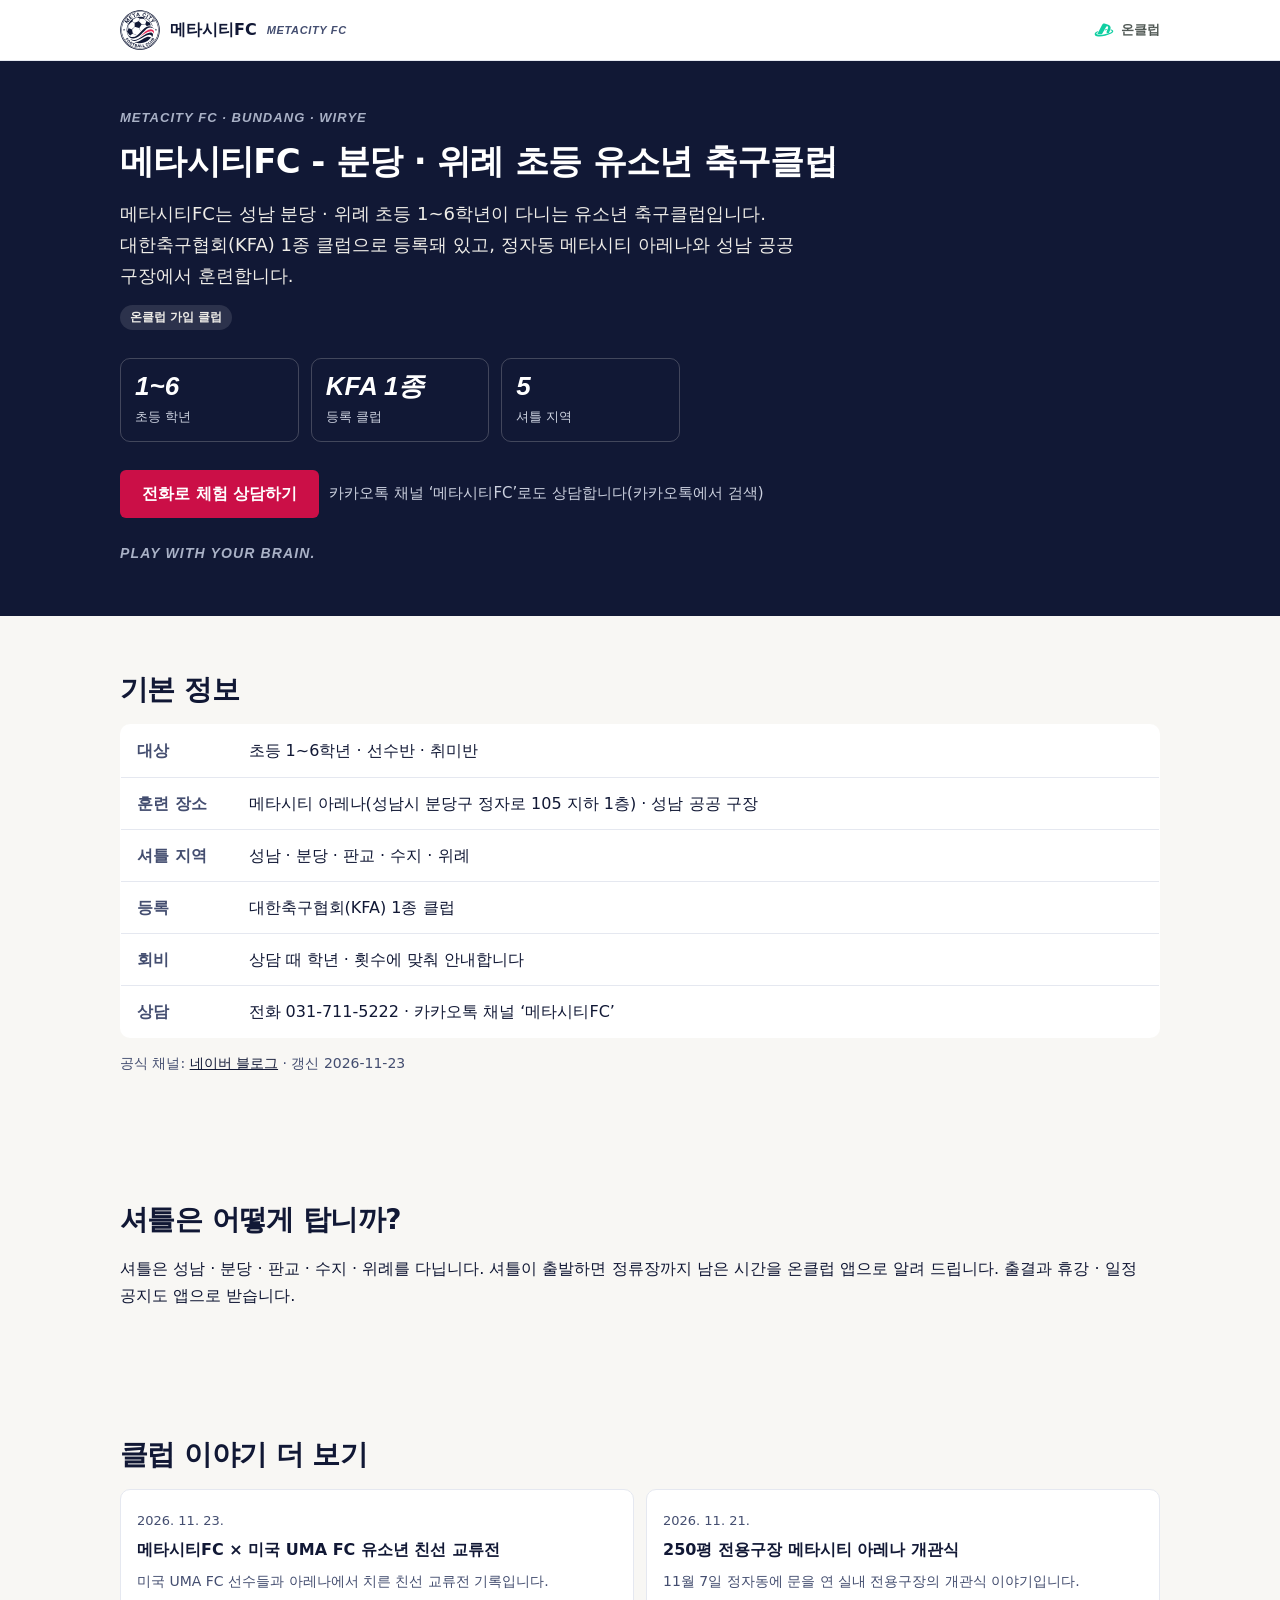
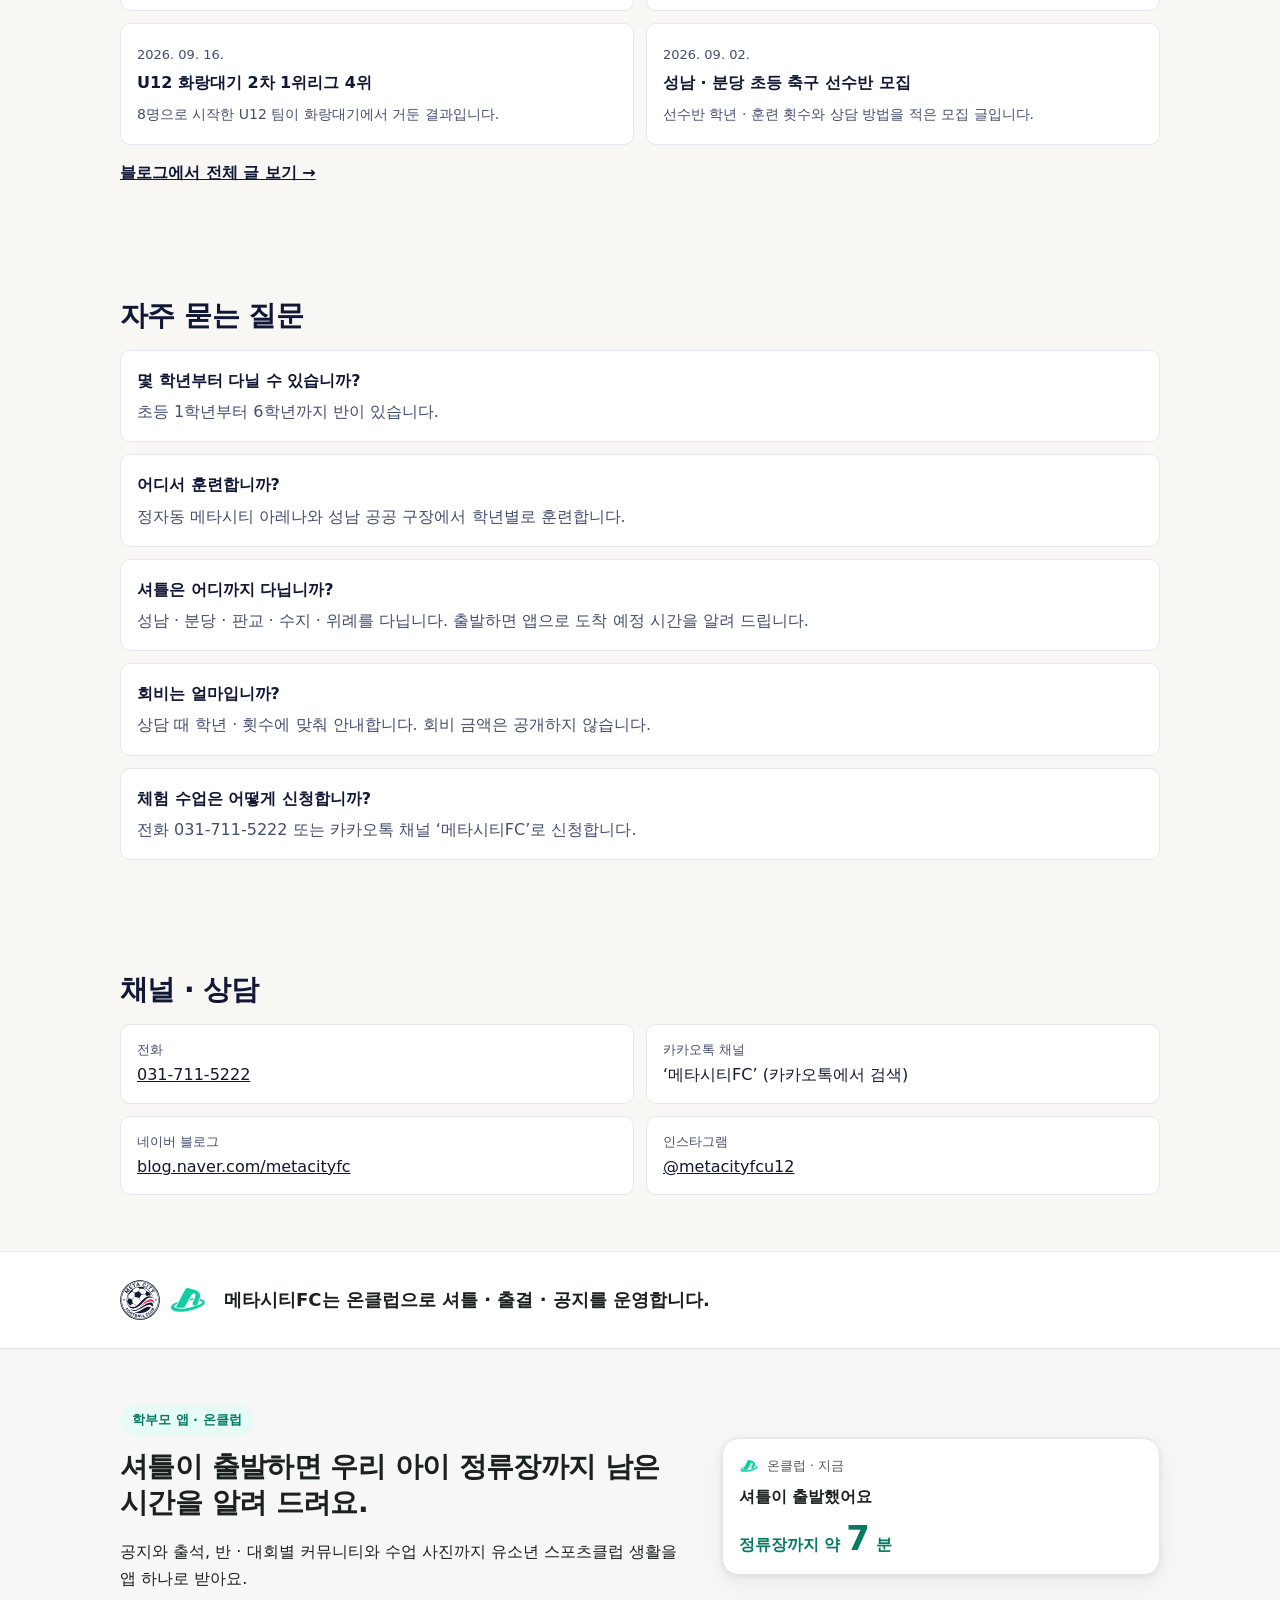
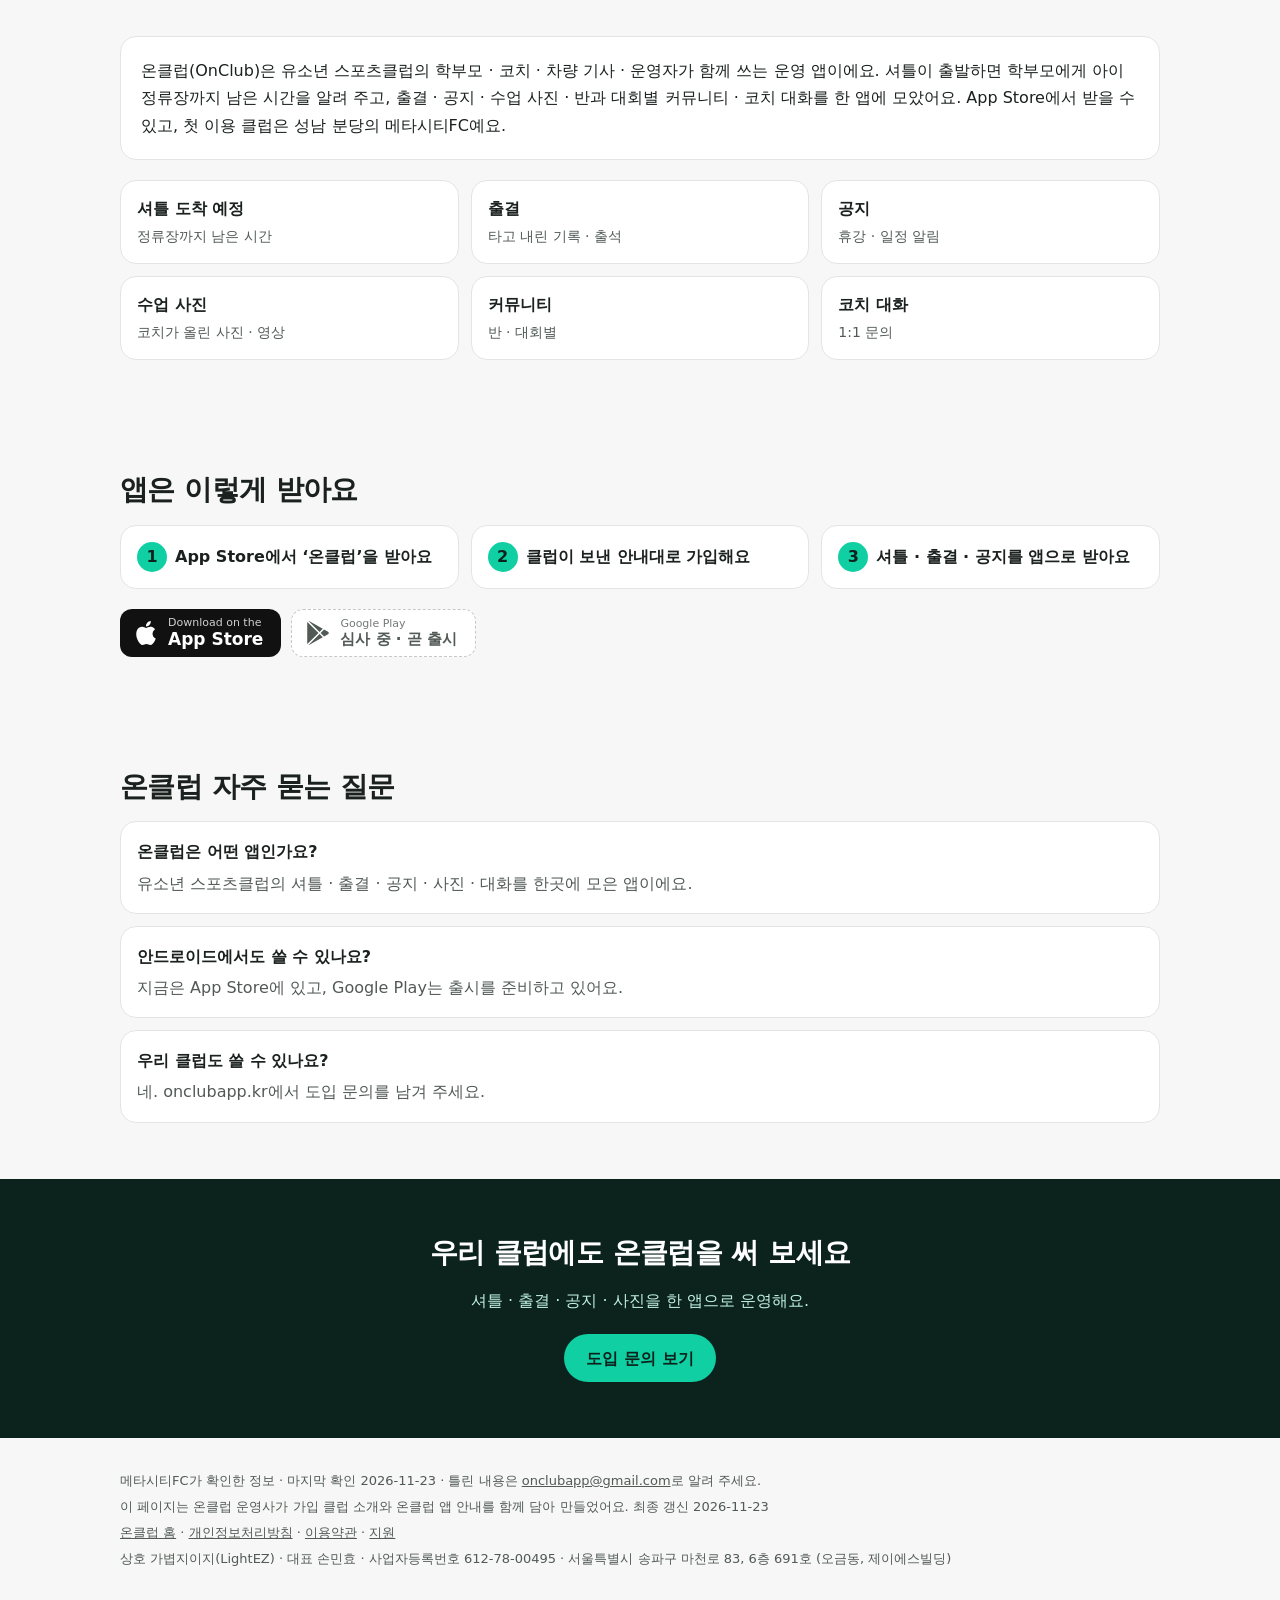
==== clubs/metacityfc/index.html @ c82d1d15 "공개 페이지 갱신 2026-11-23" ====
<!DOCTYPE html>
<html lang="ko">
<head>
<meta charset="utf-8">
<meta name="viewport" content="width=device-width, initial-scale=1">
<meta name="color-scheme" content="light">
<title>메타시티FC | 분당 · 위례 초등 유소년축구 · 온클럽 셔틀 알림</title>
<meta name="description" content="메타시티FC는 성남 분당 · 위례 초등 1~6학년이 다니는 KFA 1종 유소년 축구클럽이에요. 셔틀 도착 예정 시간 · 출결 · 공지는 온클럽 앱으로 받아요.">
<link rel="canonical" href="https://onclubapp.kr/clubs/metacityfc/">
<meta property="og:type" content="website">
<meta property="og:site_name" content="온클럽">
<meta property="og:title" content="메타시티FC × 온클럽">
<meta property="og:description" content="메타시티FC는 성남 분당 · 위례 초등 1~6학년이 다니는 KFA 1종 유소년 축구클럽이에요. 셔틀 도착 예정 시간 · 출결 · 공지는 온클럽 앱으로 받아요.">
<meta property="og:url" content="https://onclubapp.kr/clubs/metacityfc/">
<meta property="og:image" content="https://onclubapp.kr/clubs/metacityfc/og.png">
<meta property="og:image:width" content="1200"><meta property="og:image:height" content="630">
<meta property="og:locale" content="ko_KR">
<meta name="twitter:card" content="summary_large_image">
<meta name="apple-itunes-app" content="app-id=6813026309">
<script type="application/ld+json">
{
 "@context": "https://schema.org",
 "@graph": [
  {
   "@type": "Organization",
   "@id": "https://onclubapp.kr/#org",
   "name": "온클럽",
   "alternateName": [
    "OnClub",
    "ONCLUB"
   ],
   "url": "https://onclubapp.kr/",
   "logo": "https://onclubapp.kr/logo.png",
   "email": "onclubapp@gmail.com",
   "sameAs": [
    "https://apps.apple.com/kr/app/id6813026309"
   ]
  },
  {
   "@type": "MobileApplication",
   "@id": "https://onclubapp.kr/#app",
   "name": "온클럽",
   "alternateName": "OnClub - 유소년 스포츠클럽 앱",
   "operatingSystem": "iOS",
   "applicationCategory": "EducationalApplication",
   "url": "https://apps.apple.com/kr/app/id6813026309",
   "downloadUrl": "https://apps.apple.com/kr/app/id6813026309",
   "publisher": {
    "@id": "https://onclubapp.kr/#org"
   },
   "offers": {
    "@type": "Offer",
    "price": "0",
    "priceCurrency": "KRW"
   }
  },
  {
   "@type": "SportsClub",
   "@id": "https://onclubapp.kr/clubs/metacityfc/#club",
   "name": "메타시티FC",
   "alternateName": [
    "METACITY FC",
    "MTCT FC"
   ],
   "url": "https://blog.naver.com/metacityfc",
   "logo": "https://onclubapp.kr/club-metacity.svg",
   "image": "https://onclubapp.kr/club-metacity.svg",
   "telephone": "+82-31-711-5222",
   "address": {
    "@type": "PostalAddress",
    "addressRegion": "경기도",
    "addressLocality": "성남시 분당구",
    "streetAddress": "정자로 105 B1",
    "addressCountry": "KR"
   },
   "areaServed": [
    "성남시",
    "분당구",
    "판교",
    "수지",
    "위례"
   ],
   "sameAs": [
    "https://blog.naver.com/metacityfc",
    "https://www.instagram.com/metacityfcu12/"
   ]
  },
  {
   "@type": "WebPage",
   "@id": "https://onclubapp.kr/clubs/metacityfc/#page",
   "url": "https://onclubapp.kr/clubs/metacityfc/",
   "name": "메타시티FC × 온클럽",
   "description": "메타시티FC는 성남 분당 · 위례 초등 1~6학년이 다니는 KFA 1종 유소년 축구클럽이에요. 셔틀 도착 예정 시간 · 출결 · 공지는 온클럽 앱으로 받아요.",
   "mainEntity": {
    "@id": "https://onclubapp.kr/clubs/metacityfc/#club"
   },
   "about": [
    {
     "@id": "https://onclubapp.kr/clubs/metacityfc/#club"
    },
    {
     "@id": "https://onclubapp.kr/#app"
    }
   ],
   "publisher": {
    "@id": "https://onclubapp.kr/#org"
   },
   "inLanguage": "ko-KR",
   "dateModified": "2026-11-23"
  },
  {
   "@type": "FAQPage",
   "mainEntity": [
    {
     "@type": "Question",
     "name": "몇 학년부터 다닐 수 있습니까?",
     "acceptedAnswer": {
      "@type": "Answer",
      "text": "초등 1학년부터 6학년까지 반이 있습니다."
     }
    },
    {
     "@type": "Question",
     "name": "어디서 훈련합니까?",
     "acceptedAnswer": {
      "@type": "Answer",
      "text": "정자동 메타시티 아레나와 성남 공공 구장에서 학년별로 훈련합니다."
     }
    },
    {
     "@type": "Question",
     "name": "셔틀은 어디까지 다닙니까?",
     "acceptedAnswer": {
      "@type": "Answer",
      "text": "성남 · 분당 · 판교 · 수지 · 위례를 다닙니다. 출발하면 앱으로 도착 예정 시간을 알려 드립니다."
     }
    },
    {
     "@type": "Question",
     "name": "회비는 얼마입니까?",
     "acceptedAnswer": {
      "@type": "Answer",
      "text": "상담 때 학년 · 횟수에 맞춰 안내합니다. 회비 금액은 공개하지 않습니다."
     }
    },
    {
     "@type": "Question",
     "name": "체험 수업은 어떻게 신청합니까?",
     "acceptedAnswer": {
      "@type": "Answer",
      "text": "전화 031-711-5222 또는 카카오톡 채널 ‘메타시티FC’로 신청합니다."
     }
    },
    {
     "@type": "Question",
     "name": "온클럽은 어떤 앱인가요?",
     "acceptedAnswer": {
      "@type": "Answer",
      "text": "유소년 스포츠클럽의 셔틀 · 출결 · 공지 · 사진 · 대화를 한곳에 모은 앱이에요."
     }
    },
    {
     "@type": "Question",
     "name": "안드로이드에서도 쓸 수 있나요?",
     "acceptedAnswer": {
      "@type": "Answer",
      "text": "지금은 App Store에 있고, Google Play는 출시를 준비하고 있어요."
     }
    },
    {
     "@type": "Question",
     "name": "우리 클럽도 쓸 수 있나요?",
     "acceptedAnswer": {
      "@type": "Answer",
      "text": "네. onclubapp.kr에서 도입 문의를 남겨 주세요."
     }
    }
   ]
  },
  {
   "@type": "BreadcrumbList",
   "itemListElement": [
    {
     "@type": "ListItem",
     "position": 1,
     "name": "온클럽",
     "item": "https://onclubapp.kr/"
    },
    {
     "@type": "ListItem",
     "position": 2,
     "name": "메타시티FC",
     "item": "https://onclubapp.kr/clubs/metacityfc/"
    }
   ]
  }
 ]
}
</script>
<link rel="icon" type="image/svg+xml" href="../../favicon.svg">
<style>
:root{color-scheme:light;--font:-apple-system,BlinkMacSystemFont,"Apple SD Gothic Neo","Pretendard Variable",Pretendard,"Malgun Gothic","Noto Sans KR",system-ui,sans-serif;--latin:Inter,"Helvetica Neue",Arial,var(--font)}
*{box-sizing:border-box}
body{margin:0;font-family:var(--font);font-size:16px;line-height:1.7;word-break:keep-all;overflow-wrap:anywhere;background:var(--bg-page);color:var(--fg-primary)}
img{max-width:100%;height:auto}
a{color:var(--fg-link)}
.in{max-width:1080px;margin:0 auto;padding:0 20px}
h1,h2,h3{line-height:1.3;letter-spacing:-.02em;margin:0}
h2{font-size:28px;margin-bottom:16px}
section{padding:56px 0}
/* 메타시티 영역: metacity-design-system 색(네이비 바탕 · 핫핑크 CTA 한 곳 · 습니다체) */
.mc{--bg-page:#f8f7f4;--bg-surface:#fff;--bg-brand:#111835;--fg-on-brand:#efede8;--bg-accent:#cb0f47;--fg-on-accent:#fff;--fg-primary:#111835;--fg-secondary:#444e70;--fg-link:#111835;--stroke:#e5e8f0;--r-card:10px;--r-btn:6px;background:var(--bg-page);color:var(--fg-primary)}
/* 온클럽 영역: onclub-design-system 라이트 토큰(민트 한 줄기 · 민트 위 글자는 진하게 · 해요체) */
.oc{--bg-page:#f6f7f6;--bg-surface:#fff;--bg-subtle:#eef0ef;--bg-brand:#10cfa2;--bg-brand-soft:#e6fbf6;--fg-on-brand:#0c231d;--fg-brand:#067a62;--fg-primary:#1a211e;--fg-secondary:#525a56;--fg-link:#067a62;--stroke:#e3e5e3;--r-card:16px;--r-btn:999px;background:var(--bg-page);color:var(--fg-primary)}
.topbar{background:#fff;border-bottom:1px solid #e5e8f0}
.topbar .in{display:flex;align-items:center;justify-content:space-between;gap:12px;min-height:60px}
.topbar .club-id{display:flex;align-items:center;gap:10px;font-weight:800;color:#111835;text-decoration:none}
.topbar .club-id small{display:block;font:italic 600 11px/1 var(--latin);letter-spacing:.06em;color:#444e70}
.topbar .oc-id{display:flex;align-items:center;gap:6px;font-size:13px;font-weight:700;color:#525a56;text-decoration:none}
.badge{display:inline-block;border-radius:999px;padding:2px 10px;font-size:12px;font-weight:700}
.mc .hero{background:var(--bg-brand);color:var(--fg-on-brand);padding:48px 0 56px}
.mc .tag{font:italic 700 13px/1.4 var(--latin);letter-spacing:.08em;color:#a9b1c6;margin:0 0 12px}
.mc .hero h1{font-size:34px;color:#fff}
.mc .hero .answer{font-size:18px;margin:16px 0 0;max-width:720px}
.mc .hero .badge{background:rgba(239,237,232,.12);color:#efede8;margin-top:14px}
.stats{display:grid;grid-template-columns:repeat(3,minmax(0,1fr));gap:12px;margin:28px 0 0;padding:0;list-style:none;max-width:560px}
.stats li{border:1px solid rgba(239,237,232,.22);border-radius:var(--r-card);padding:12px 14px}
.stats b{display:block;font:italic 800 26px/1.2 var(--latin);color:#fff}
.stats span{font-size:13px;color:#ccd1df}
.cta{display:flex;flex-wrap:wrap;gap:10px;align-items:center;margin-top:28px}
.btn{display:inline-flex;align-items:center;justify-content:center;min-height:48px;padding:0 22px;border-radius:var(--r-btn);font-weight:700;text-decoration:none}
.mc .btn-accent{background:var(--bg-accent);color:var(--fg-on-accent)}
.mc .hero .note{font-size:15px;color:#ccd1df}
.slogan{font:italic 800 14px/1 var(--latin);letter-spacing:.08em;color:#a9b1c6;margin:28px 0 0}
.facts{width:100%;border-collapse:collapse;background:var(--bg-surface);border:1px solid var(--stroke);border-radius:var(--r-card);overflow:hidden}
.facts th,.facts td{text-align:left;vertical-align:top;padding:12px 16px;border-top:1px solid var(--stroke)}
.facts tr:first-child th,.facts tr:first-child td{border-top:0}
.facts th{width:112px;color:var(--fg-secondary);font-weight:600;white-space:nowrap}
.muted{color:var(--fg-secondary);font-size:14px}
.posts{list-style:none;margin:0;padding:0;display:grid;grid-template-columns:repeat(2,minmax(0,1fr));gap:12px}
.posts a{display:block;height:100%;background:var(--bg-surface);border:1px solid var(--stroke);border-radius:var(--r-card);padding:16px;color:inherit;text-decoration:none}
.posts time{font-size:13px;color:var(--fg-secondary)}
.posts b{display:block;margin:2px 0 4px}
.posts span{font-size:14px;color:var(--fg-secondary)}
.more{display:inline-block;margin-top:14px;font-weight:700}
dl.faq{margin:0;display:grid;gap:12px}
dl.faq div{background:var(--bg-surface);border:1px solid var(--stroke);border-radius:var(--r-card);padding:16px}
dl.faq dt{font-weight:700}
dl.faq dd{margin:4px 0 0;color:var(--fg-secondary)}
.channels{list-style:none;margin:0;padding:0;display:grid;grid-template-columns:repeat(2,minmax(0,1fr));gap:12px}
.channels li{background:var(--bg-surface);border:1px solid var(--stroke);border-radius:var(--r-card);padding:14px 16px}
.channels small{display:block;font-size:13px;color:var(--fg-secondary)}
.bridge{background:#fff;border-top:1px solid #e5e8f0;border-bottom:1px solid #e3e5e3;padding:28px 0}
.bridge .in{display:flex;align-items:center;gap:16px}
.bridge p{margin:0;font-weight:700;font-size:18px;color:#1a211e}
.bridge .logos{display:flex;gap:8px;flex:none}
.oc .eyebrow{display:inline-block;background:var(--bg-brand-soft);color:var(--fg-brand);border-radius:999px;padding:4px 12px;font-size:13px;font-weight:700}
.oc .lead-h{font-size:28px;margin:14px 0 10px}
.oc-hero{display:grid;grid-template-columns:minmax(0,1.3fr) minmax(0,1fr);gap:32px;align-items:center}
.push{background:var(--bg-surface);border:1px solid var(--stroke);border-radius:var(--r-card);padding:16px;box-shadow:0 2px 6px rgba(26,33,30,.08),0 8px 24px rgba(26,33,30,.06)}
.push .top{display:flex;align-items:center;gap:8px;font-size:13px;color:var(--fg-secondary)}
.push b{display:block;margin-top:6px}
.push .eta{display:flex;align-items:baseline;gap:6px;margin-top:10px;color:var(--fg-brand);font-weight:800}
.push .eta strong{font-size:34px;line-height:1}
.define{background:var(--bg-surface);border:1px solid var(--stroke);border-radius:var(--r-card);padding:20px;margin-top:28px}
.define p{margin:0}
.feats{list-style:none;margin:20px 0 0;padding:0;display:grid;grid-template-columns:repeat(3,minmax(0,1fr));gap:12px}
.feats li{background:var(--bg-surface);border:1px solid var(--stroke);border-radius:var(--r-card);padding:14px 16px}
.feats b{display:block}
.feats span{font-size:14px;color:var(--fg-secondary)}
.safety{display:flex;flex-wrap:wrap;gap:8px;margin-top:16px}
.safety span{background:var(--bg-brand-soft);color:var(--fg-brand);border-radius:999px;padding:6px 14px;font-weight:700;font-size:14px}
.steps{list-style:none;margin:0;padding:0;display:grid;grid-template-columns:repeat(3,minmax(0,1fr));gap:12px;counter-reset:s}
.steps li{background:var(--bg-surface);border:1px solid var(--stroke);border-radius:var(--r-card);padding:16px;counter-increment:s}
.steps li::before{content:counter(s);display:inline-flex;align-items:center;justify-content:center;width:30px;height:30px;border-radius:50%;background:var(--bg-brand);color:var(--fg-on-brand);font-weight:800;margin-right:8px;vertical-align:middle}
.stores{display:flex;flex-wrap:wrap;gap:10px;margin-top:20px}
.store{display:inline-flex;align-items:center;gap:10px;background:#111;color:#fff;text-decoration:none;padding:8px 18px 8px 14px;border-radius:12px;font-weight:700;font-size:17px;line-height:1.15}
.store small{display:block;font-size:11px;font-weight:500;opacity:.8}
.store .ico{width:24px;height:24px;flex:none}
.store.off{background:#fff;color:#525a56;border:1px dashed #c3c9c6;font-size:15px}
.invite{background:#0c231d;color:#fff;text-align:center}
.invite p{color:#bff0e4;margin:8px 0 20px}
.invite .btn{background:var(--bg-brand);color:var(--fg-on-brand)}
footer{padding:28px 0 40px;font-size:13px;color:var(--fg-secondary)}
footer p{margin:4px 0}
footer a{color:var(--fg-secondary)}
@media (max-width:640px){
 section{padding:40px 0}
 h2{font-size:23px}
 .mc .hero{padding:32px 0 40px}
 .mc .hero h1{font-size:26px}
 .mc .hero .answer{font-size:16px}
 .stats{gap:8px}.stats li{padding:10px}.stats b{font-size:19px}.stats span{font-size:12px}
 .posts,.channels,.feats,.steps{grid-template-columns:minmax(0,1fr)}
 .oc-hero{grid-template-columns:minmax(0,1fr)}
 .oc .lead-h{font-size:22px}
 .facts th{width:auto;white-space:normal;padding-right:8px}
 .facts th,.facts td{padding:10px 12px}
 .bridge .in{flex-direction:column;align-items:flex-start}
 .bridge p{font-size:16px}
 .topbar .club-id small{display:none}
}
</style>
</head>
<body>
<header class="topbar"><div class="in">
  <a class="club-id" href="#top"><img src="../../club-metacity.svg" alt="" width="40" height="40">메타시티FC<small>METACITY FC</small></a>
  <a class="oc-id" href="../../"><img src="../../favicon.svg" alt="" width="22" height="22">온클럽</a>
</div></header>

<main id="top">
<div class="mc">
  <section class="hero"><div class="in">
    <p class="tag">METACITY FC · BUNDANG · WIRYE</p>
    <h1>메타시티FC - 분당 · 위례 초등 유소년 축구클럽</h1>
    <p class="answer">메타시티FC는 성남 분당 · 위례 초등 1~6학년이 다니는 유소년 축구클럽입니다. 대한축구협회(KFA) 1종 클럽으로 등록돼 있고, 정자동 메타시티 아레나와 성남 공공 구장에서 훈련합니다.</p>
    <span class="badge">온클럽 가입 클럽</span>
    <ul class="stats"><li><b>1~6</b><span>초등 학년</span></li><li><b>KFA 1종</b><span>등록 클럽</span></li><li><b>5</b><span>셔틀 지역</span></li></ul>
    <div class="cta">
      <a class="btn btn-accent" href="tel:031-711-5222">전화로 체험 상담하기</a>
      <span class="note">카카오톡 채널 ‘메타시티FC’로도 상담합니다(카카오톡에서 검색)</span>
    </div>
    <p class="slogan">PLAY WITH YOUR BRAIN.</p>
  </div></section>

  <section><div class="in">
    <h2>기본 정보</h2>
    <table class="facts"><tbody><tr><th scope="row">대상</th><td>초등 1~6학년 · 선수반 · 취미반</td></tr><tr><th scope="row">훈련 장소</th><td>메타시티 아레나(성남시 분당구 정자로 105 지하 1층) · 성남 공공 구장</td></tr><tr><th scope="row">셔틀 지역</th><td>성남 · 분당 · 판교 · 수지 · 위례</td></tr><tr><th scope="row">등록</th><td>대한축구협회(KFA) 1종 클럽</td></tr><tr><th scope="row">회비</th><td>상담 때 학년 · 횟수에 맞춰 안내합니다</td></tr><tr><th scope="row">상담</th><td>전화 031-711-5222 · 카카오톡 채널 ‘메타시티FC’</td></tr></tbody></table>
    <p class="muted">공식 채널: <a href="https://blog.naver.com/metacityfc">네이버 블로그</a> · 갱신 2026-11-23</p>
  </div></section>

  <section><div class="in">
    <h2>셔틀은 어떻게 탑니까?</h2>
    <p>셔틀은 성남 · 분당 · 판교 · 수지 · 위례를 다닙니다. 셔틀이 출발하면 정류장까지 남은 시간을 온클럽 앱으로 알려 드립니다. 출결과 휴강 · 일정 공지도 앱으로 받습니다.</p>
  </div></section>

  <section><div class="in">
    <h2>클럽 이야기 더 보기</h2>
    <ul class="posts"><li><a href="https://blog.naver.com/metacityfc/224485444192"><time datetime="2026-11-23">2026. 11. 23.</time><b>메타시티FC × 미국 UMA FC 유소년 친선 교류전</b><span>미국 UMA FC 선수들과 아레나에서 치른 친선 교류전 기록입니다.</span></a></li><li><a href="https://blog.naver.com/metacityfc/224485442673"><time datetime="2026-11-21">2026. 11. 21.</time><b>250평 전용구장 메타시티 아레나 개관식</b><span>11월 7일 정자동에 문을 연 실내 전용구장의 개관식 이야기입니다.</span></a></li><li><a href="https://blog.naver.com/metacityfc/224413928564"><time datetime="2026-09-16">2026. 09. 16.</time><b>U12 화랑대기 2차 1위리그 4위</b><span>8명으로 시작한 U12 팀이 화랑대기에서 거둔 결과입니다.</span></a></li><li><a href="https://blog.naver.com/metacityfc/224398909066"><time datetime="2026-09-02">2026. 09. 02.</time><b>성남 · 분당 초등 축구 선수반 모집</b><span>선수반 학년 · 훈련 횟수와 상담 방법을 적은 모집 글입니다.</span></a></li></ul>
    <a class="more" href="https://blog.naver.com/metacityfc">블로그에서 전체 글 보기 →</a>
  </div></section>

  <section><div class="in">
    <h2>자주 묻는 질문</h2>
    <dl class="faq"><div><dt>몇 학년부터 다닐 수 있습니까?</dt><dd>초등 1학년부터 6학년까지 반이 있습니다.</dd></div><div><dt>어디서 훈련합니까?</dt><dd>정자동 메타시티 아레나와 성남 공공 구장에서 학년별로 훈련합니다.</dd></div><div><dt>셔틀은 어디까지 다닙니까?</dt><dd>성남 · 분당 · 판교 · 수지 · 위례를 다닙니다. 출발하면 앱으로 도착 예정 시간을 알려 드립니다.</dd></div><div><dt>회비는 얼마입니까?</dt><dd>상담 때 학년 · 횟수에 맞춰 안내합니다. 회비 금액은 공개하지 않습니다.</dd></div><div><dt>체험 수업은 어떻게 신청합니까?</dt><dd>전화 031-711-5222 또는 카카오톡 채널 ‘메타시티FC’로 신청합니다.</dd></div></dl>
  </div></section>

  <section><div class="in">
    <h2>채널 · 상담</h2>
    <ul class="channels">
      <li><small>전화</small><a href="tel:031-711-5222">031-711-5222</a></li>
      <li><small>카카오톡 채널</small>‘메타시티FC’ (카카오톡에서 검색)</li>
      <li><small>네이버 블로그</small><a href="https://blog.naver.com/metacityfc">blog.naver.com/metacityfc</a></li>
      <li><small>인스타그램</small><a href="https://www.instagram.com/metacityfcu12/">@metacityfcu12</a></li>
    </ul>
  </div></section>
</div>

<div class="bridge"><div class="in">
  <span class="logos"><img src="../../club-metacity.svg" alt="메타시티FC" width="40" height="40"><img src="../../favicon.svg" alt="온클럽" width="40" height="40"></span>
  <p>메타시티FC는 온클럽으로 셔틀 · 출결 · 공지를 운영합니다.</p>
</div></div>

<div class="oc" id="app">
  <section><div class="in">
    <div class="oc-hero">
      <div>
        <span class="eyebrow">학부모 앱 · 온클럽</span>
        <h2 class="lead-h">셔틀이 출발하면 우리 아이 정류장까지 남은 시간을 알려 드려요.</h2>
        <p>공지와 출석, 반 · 대회별 커뮤니티와 수업 사진까지 유소년 스포츠클럽 생활을 앱 하나로 받아요.</p>
      </div>
      <div class="push" role="img" aria-label="셔틀 도착 예정 알림 예시">
        <div class="top"><img src="../../favicon.svg" alt="" width="20" height="20">온클럽 · 지금</div>
        <b>셔틀이 출발했어요</b>
        <div class="eta">정류장까지 약 <strong>7</strong>분</div>
      </div>
    </div>
    <div class="define"><p>온클럽(OnClub)은 유소년 스포츠클럽의 학부모 · 코치 · 차량 기사 · 운영자가 함께 쓰는 운영 앱이에요. 셔틀이 출발하면 학부모에게 아이 정류장까지 남은 시간을 알려 주고, 출결 · 공지 · 수업 사진 · 반과 대회별 커뮤니티 · 코치 대화를 한 앱에 모았어요. App Store에서 받을 수 있고, 첫 이용 클럽은 성남 분당의 메타시티FC예요.</p></div>
    <ul class="feats"><li><b>셔틀 도착 예정</b><span>정류장까지 남은 시간</span></li><li><b>출결</b><span>타고 내린 기록 · 출석</span></li><li><b>공지</b><span>휴강 · 일정 알림</span></li><li><b>수업 사진</b><span>코치가 올린 사진 · 영상</span></li><li><b>커뮤니티</b><span>반 · 대회별</span></li><li><b>코치 대화</b><span>1:1 문의</span></li></ul>
    
  </div></section>

  <section><div class="in">
    <h2>앱은 이렇게 받아요</h2>
    <ol class="steps">
      <li><b>App Store에서 ‘온클럽’을 받아요</b></li>
      <li><b>클럽이 보낸 안내대로 가입해요</b></li>
      <li><b>셔틀 · 출결 · 공지를 앱으로 받아요</b></li>
    </ol>
    <div class="stores">
  <a class="store" href="https://apps.apple.com/kr/app/id6813026309"><svg class="ico" fill="currentColor" aria-hidden="true" role="img" viewBox="0 0 24 24" xmlns="http://www.w3.org/2000/svg"><path d="M12.152 6.896c-.948 0-2.415-1.078-3.96-1.04-2.04.027-3.91 1.183-4.961 3.014-2.117 3.675-.546 9.103 1.519 12.09 1.013 1.454 2.208 3.09 3.792 3.039 1.52-.065 2.09-.987 3.935-.987 1.831 0 2.35.987 3.96.948 1.637-.026 2.676-1.48 3.676-2.948 1.156-1.688 1.636-3.325 1.662-3.415-.039-.013-3.182-1.221-3.22-4.857-.026-3.04 2.48-4.494 2.597-4.559-1.429-2.09-3.623-2.324-4.39-2.376-2-.156-3.675 1.09-4.61 1.09zM15.53 3.83c.843-1.012 1.4-2.427 1.245-3.83-1.207.052-2.662.805-3.532 1.818-.78.896-1.454 2.338-1.273 3.714 1.338.104 2.715-.688 3.559-1.701"/></svg><span><small>Download on the</small>App Store</span></a>
  <span class="store off"><svg class="ico" fill="currentColor" aria-hidden="true" role="img" viewBox="0 0 24 24" xmlns="http://www.w3.org/2000/svg"><path d="M22.018 13.298l-3.919 2.218-3.515-3.493 3.543-3.521 3.891 2.202a1.49 1.49 0 0 1 0 2.594zM1.337.924a1.486 1.486 0 0 0-.112.568v21.017c0 .217.045.419.124.6l11.155-11.087L1.337.924zm12.207 10.065l3.258-3.238L3.45.195a1.466 1.466 0 0 0-.946-.179l11.04 10.973zm0 2.067l-11 10.933c.298.036.612-.016.906-.183l13.324-7.54-3.23-3.21z"/></svg><span><small>Google Play</small>심사 중 · 곧 출시</span></span>
</div>
  </div></section>

  <section><div class="in">
    <h2>온클럽 자주 묻는 질문</h2>
    <dl class="faq"><div><dt>온클럽은 어떤 앱인가요?</dt><dd>유소년 스포츠클럽의 셔틀 · 출결 · 공지 · 사진 · 대화를 한곳에 모은 앱이에요.</dd></div><div><dt>안드로이드에서도 쓸 수 있나요?</dt><dd>지금은 App Store에 있고, Google Play는 출시를 준비하고 있어요.</dd></div><div><dt>우리 클럽도 쓸 수 있나요?</dt><dd>네. onclubapp.kr에서 도입 문의를 남겨 주세요.</dd></div></dl>
  </div></section>

  <section class="invite"><div class="in">
    <h2>우리 클럽에도 온클럽을 써 보세요</h2>
    <p>셔틀 · 출결 · 공지 · 사진을 한 앱으로 운영해요.</p>
    <a class="btn" href="../../#start">도입 문의 보기</a>
  </div></section>

  <footer><div class="in">
    <p>메타시티FC가 확인한 정보 · 마지막 확인 2026-11-23 · 틀린 내용은 <a href="mailto:onclubapp@gmail.com?subject=%5B%EC%98%A8%ED%81%B4%EB%9F%BD%5D%20%ED%81%B4%EB%9F%BD%20%EC%86%8C%EA%B0%9C%20%EC%A0%95%EC%A0%95%20%EC%9A%94%EC%B2%AD%20%C2%B7%20%EB%A9%94%ED%83%80%EC%8B%9C%ED%8B%B0FC">onclubapp@gmail.com</a>로 알려 주세요.</p>
    <p>이 페이지는 온클럽 운영사가 가입 클럽 소개와 온클럽 앱 안내를 함께 담아 만들었어요. 최종 갱신 2026-11-23</p>
    <p><a href="../../">온클럽 홈</a> · <a href="../../privacy.html">개인정보처리방침</a> · <a href="../../terms.html">이용약관</a> · <a href="../../support.html">지원</a></p>
    <p>상호 가볍지이지(LightEZ) · 대표 손민효 · 사업자등록번호 612-78-00495 · 서울특별시 송파구 마천로 83, 6층 691호 (오금동, 제이에스빌딩)</p>
  </div></footer>
</div>
</main>
</body>
</html>
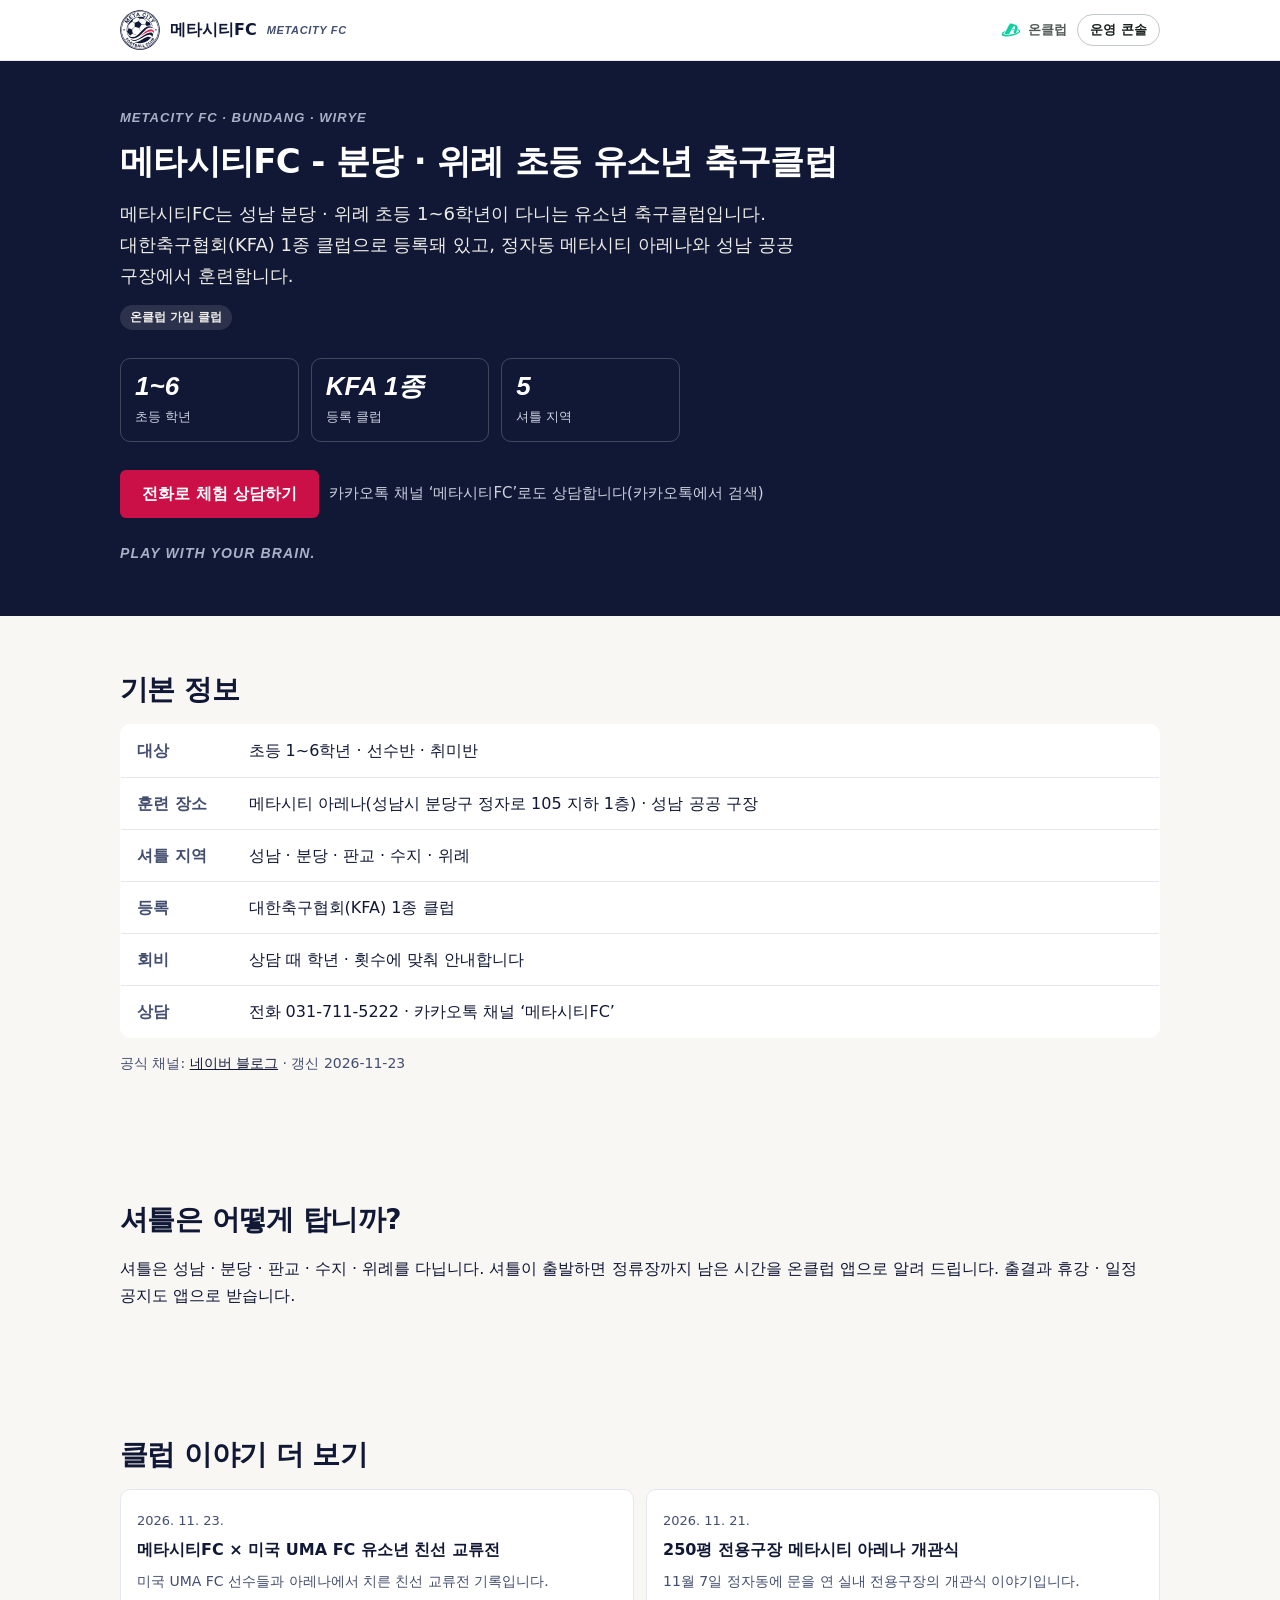
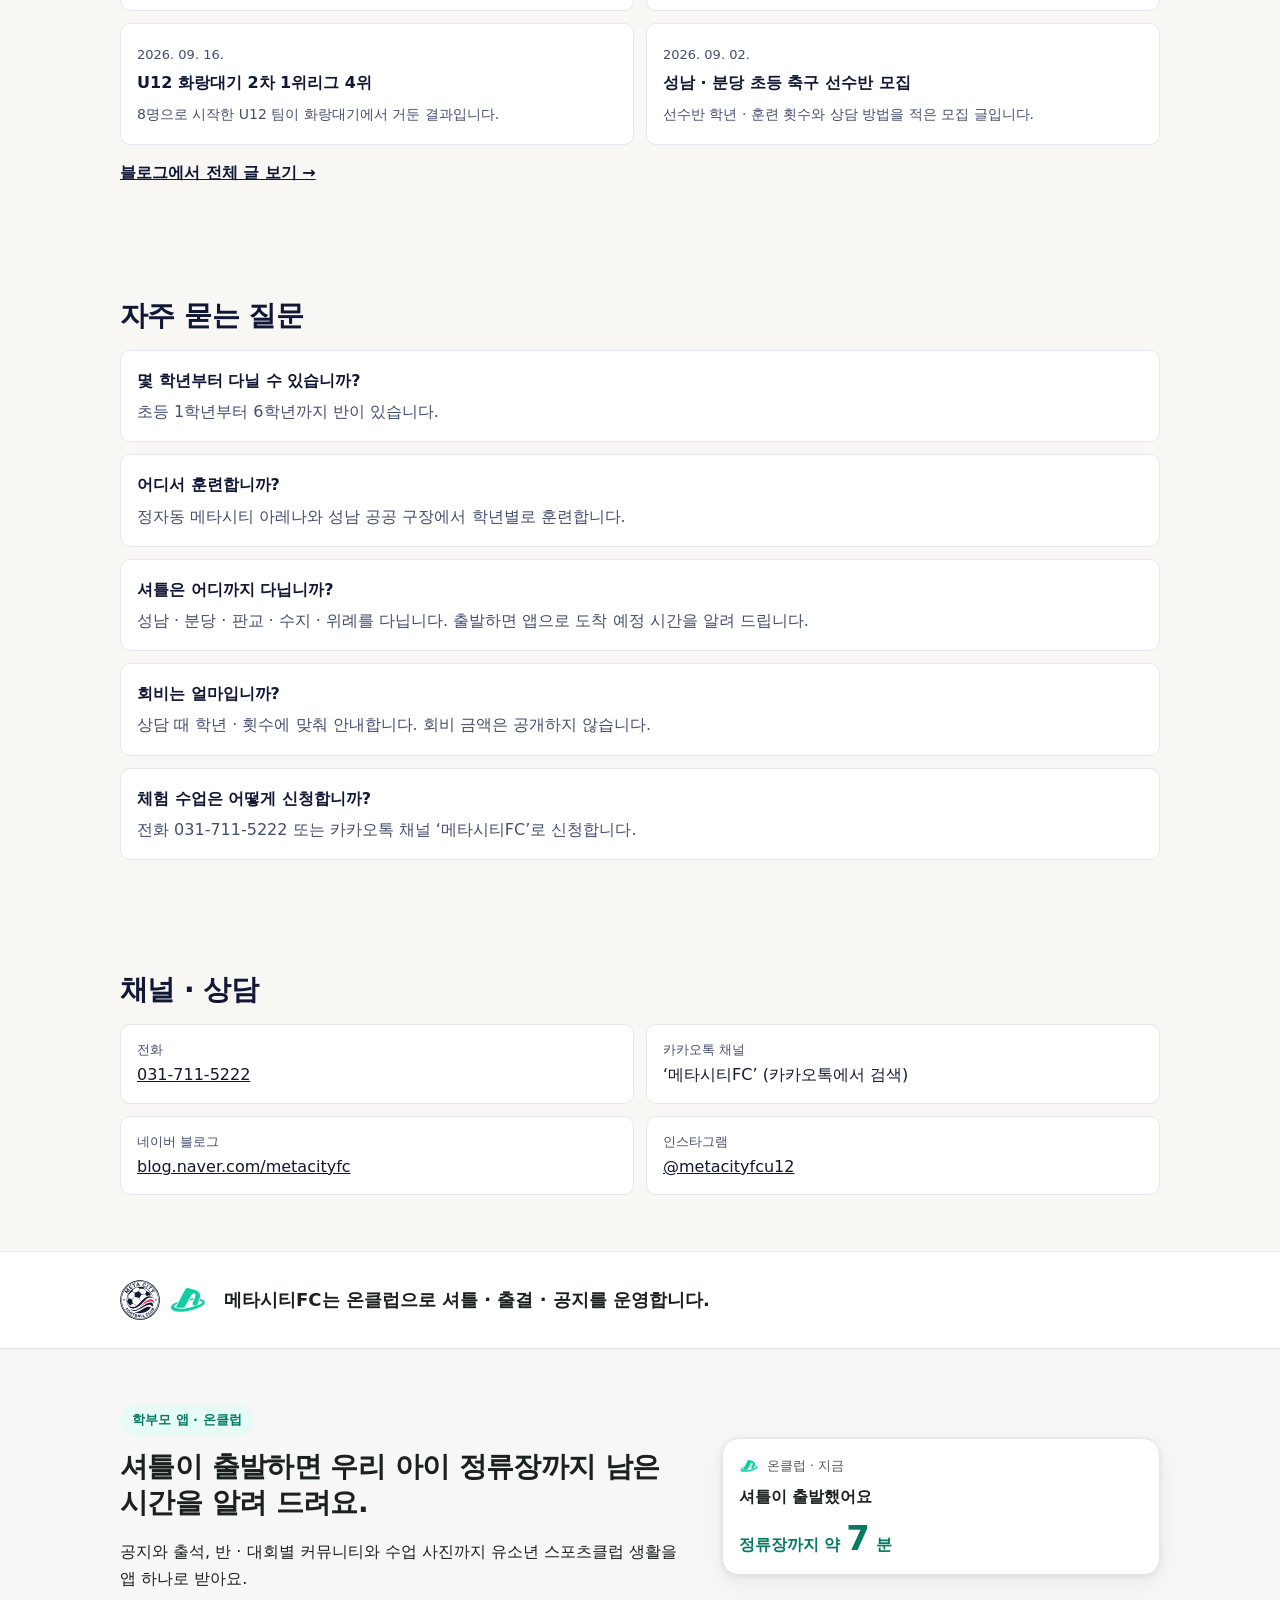
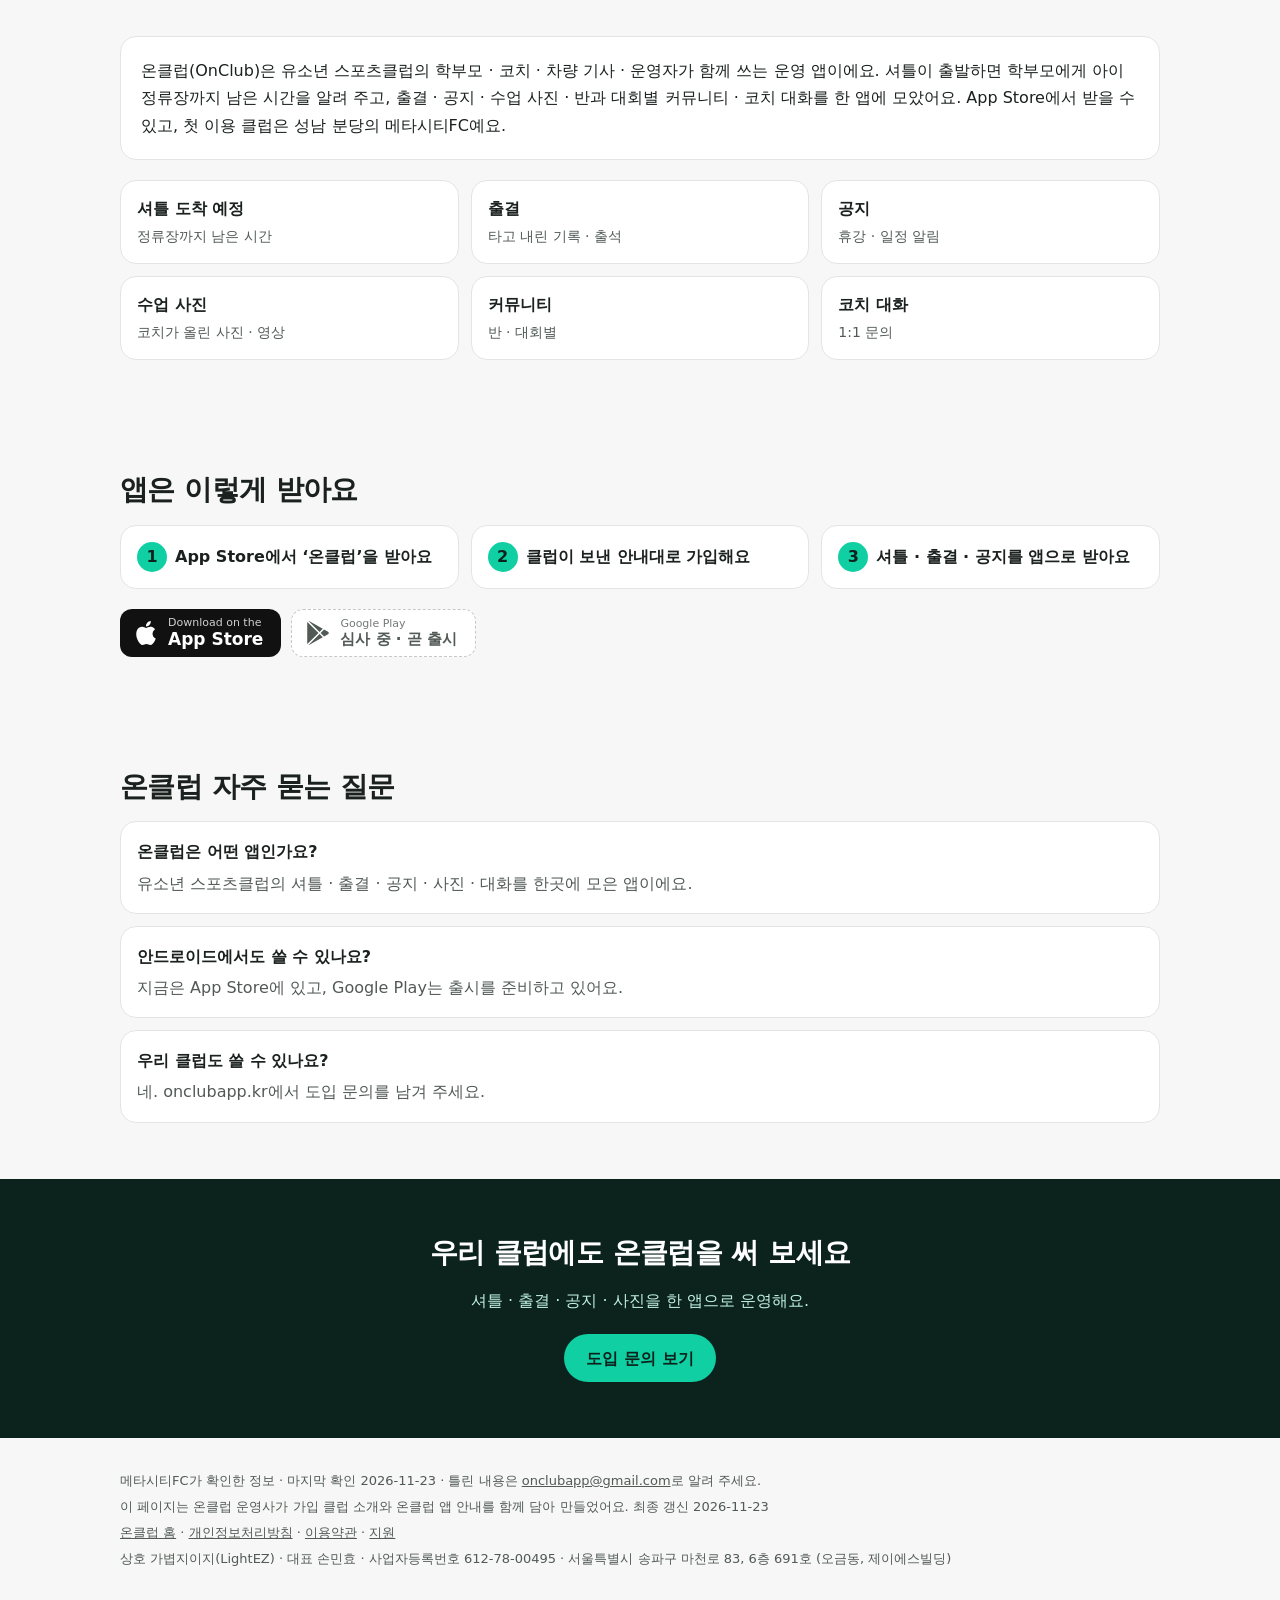
==== commit a37d08f5: "공개 페이지 갱신 2026-11-23" ====
--- a/clubs/metacityfc/index.html
+++ b/clubs/metacityfc/index.html
@@ -33,7 +33,8 @@
    "logo": "https://onclubapp.kr/logo.png",
    "email": "onclubapp@gmail.com",
    "sameAs": [
-    "https://apps.apple.com/kr/app/id6813026309"
+    "https://apps.apple.com/kr/app/id6813026309",
+    "https://pf.kakao.com/_xkxnZWX"
    ]
   },
   {
@@ -217,6 +218,8 @@
 .topbar .club-id{display:flex;align-items:center;gap:10px;font-weight:800;color:#111835;text-decoration:none}
 .topbar .club-id small{display:block;font:italic 600 11px/1 var(--latin);letter-spacing:.06em;color:#444e70}
 .topbar .oc-id{display:flex;align-items:center;gap:6px;font-size:13px;font-weight:700;color:#525a56;text-decoration:none}
+.topbar .oc-nav{display:flex;align-items:center;gap:10px;flex:none}
+.topbar .nav-console{font-size:13px;font-weight:700;color:#1a211e;text-decoration:none;border:1px solid #c3c9c6;border-radius:999px;padding:4px 12px;white-space:nowrap}
 .badge{display:inline-block;border-radius:999px;padding:2px 10px;font-size:12px;font-weight:700}
 .mc .hero{background:var(--bg-brand);color:var(--fg-on-brand);padding:48px 0 56px}
 .mc .tag{font:italic 700 13px/1.4 var(--latin);letter-spacing:.08em;color:#a9b1c6;margin:0 0 12px}
@@ -305,7 +308,7 @@
 <body>
 <header class="topbar"><div class="in">
   <a class="club-id" href="#top"><img src="../../club-metacity.svg" alt="" width="40" height="40">메타시티FC<small>METACITY FC</small></a>
-  <a class="oc-id" href="../../"><img src="../../favicon.svg" alt="" width="22" height="22">온클럽</a>
+  <span class="oc-nav"><a class="oc-id" href="../../"><img src="../../favicon.svg" alt="" width="22" height="22">온클럽</a><a class="nav-console" href="https://onclub.handle.ai.kr">운영 콘솔</a></span>
 </div></header>
 
 <main id="top">
